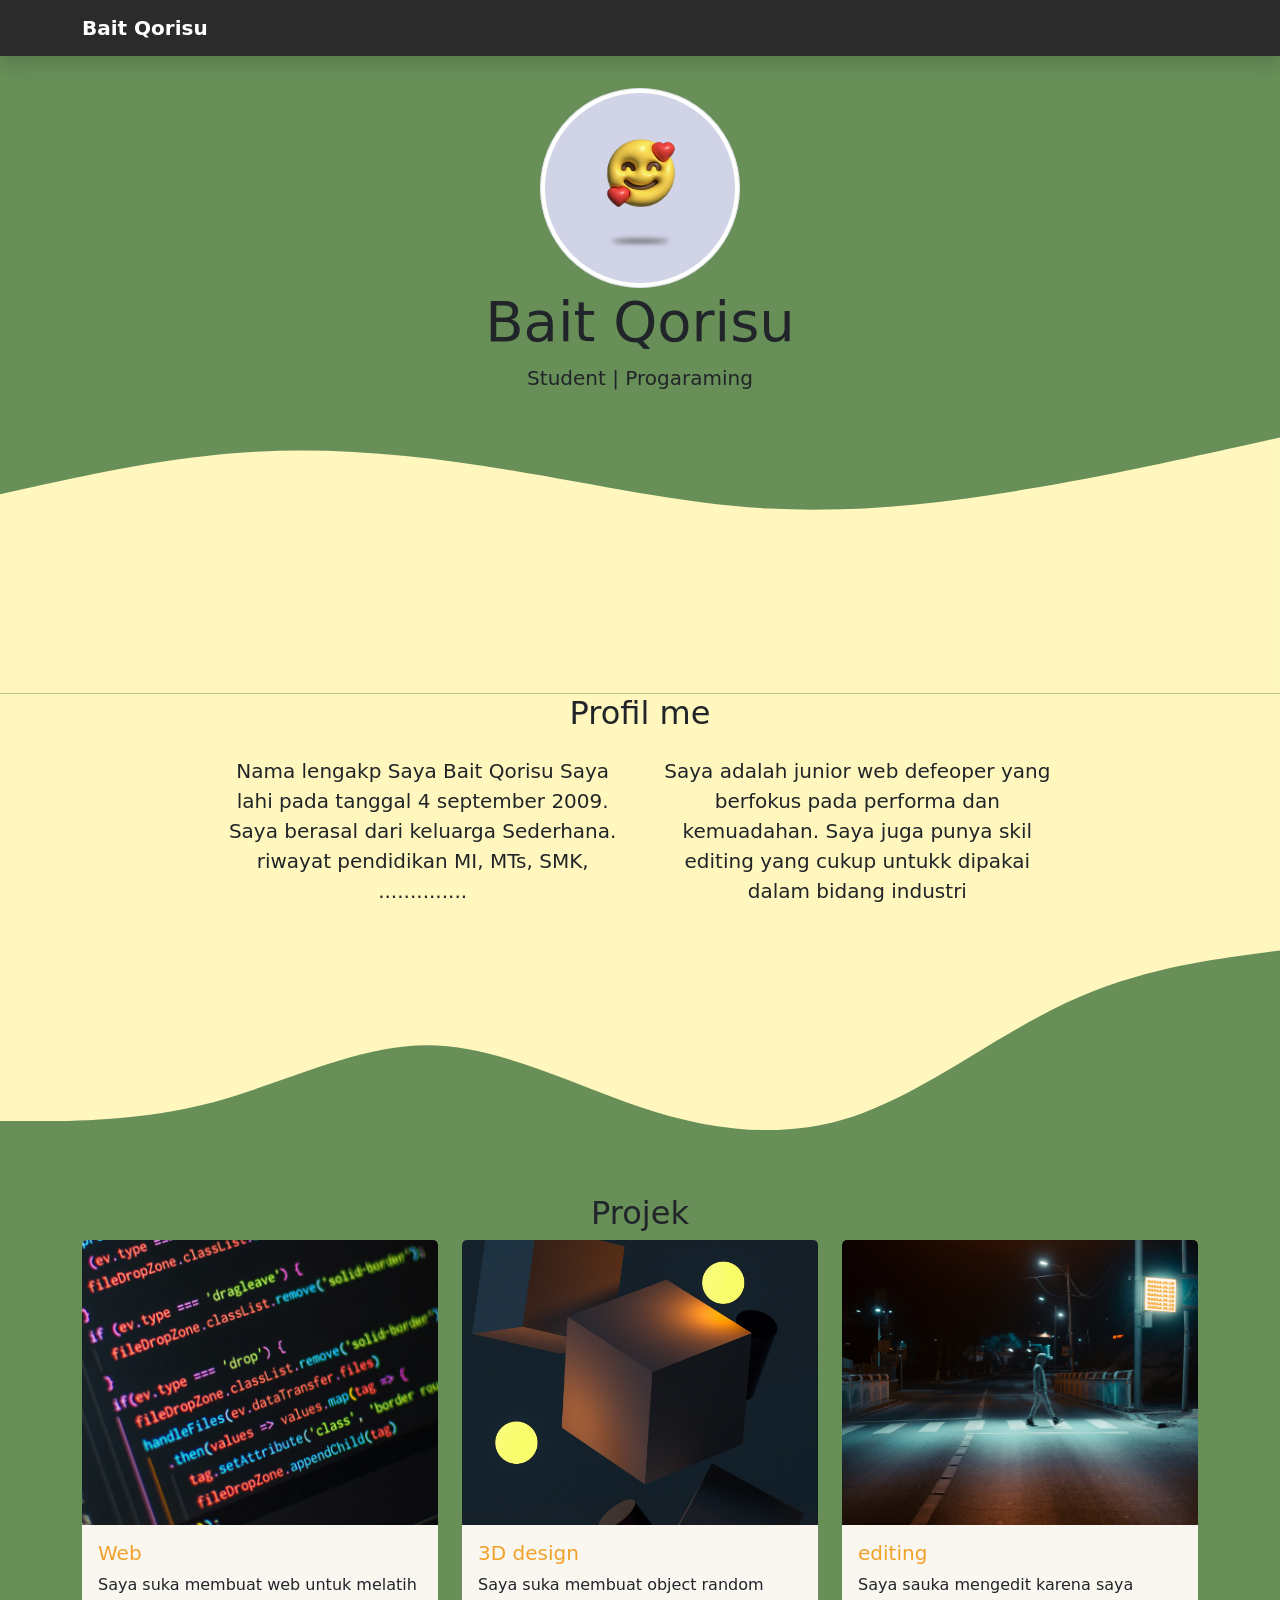
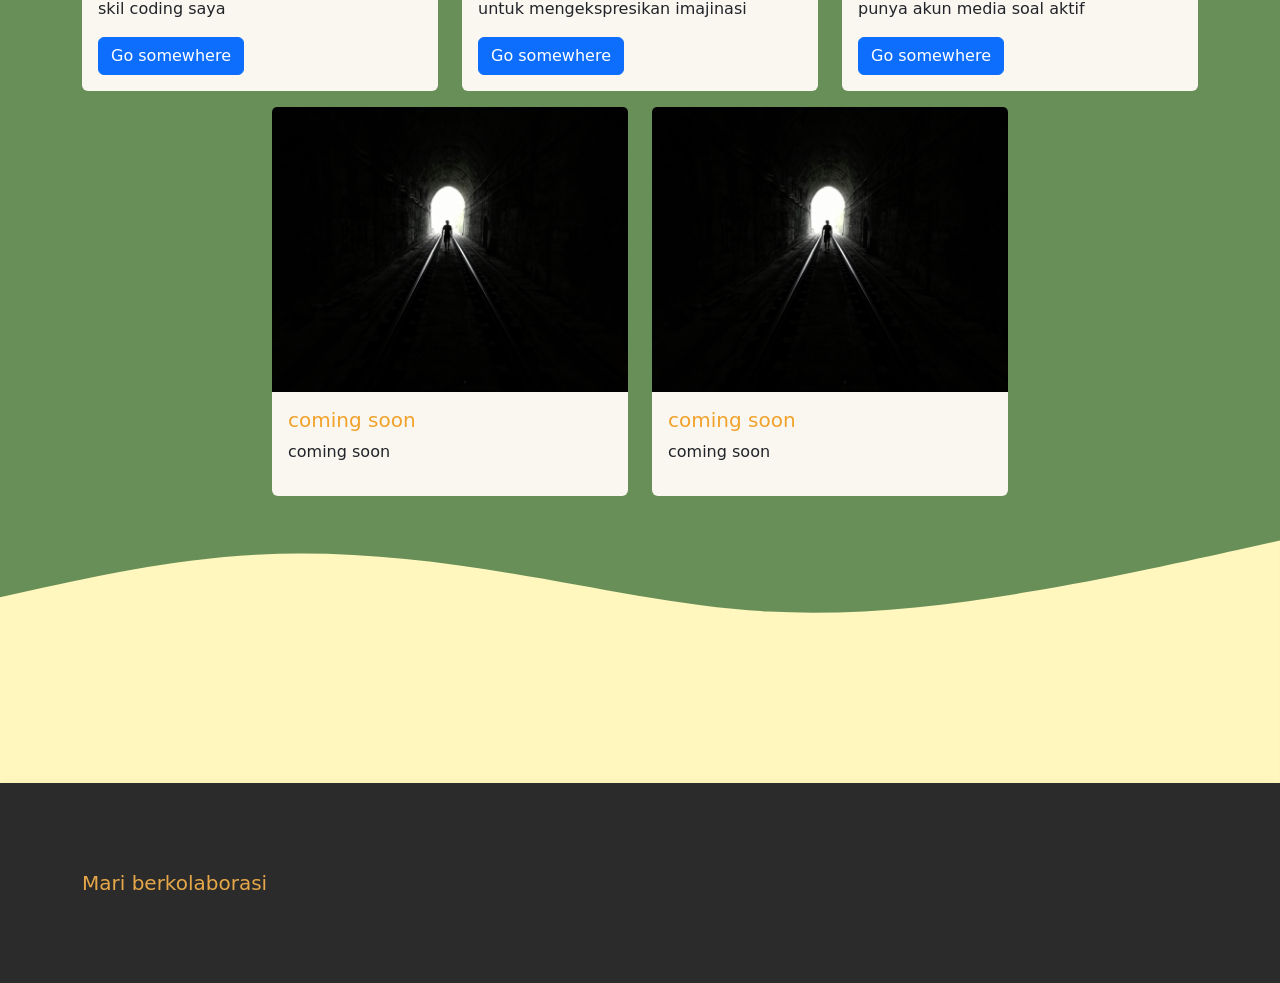
==== index.html @ 876be9a6 "hosting" ====
<!doctype html>
<html lang="en">
  <head>
    <!-- Required meta tags -->
    <meta charset="utf-8" />
    <meta name="viewport" content="width=device-width, initial-scale=1" />

    <!-- Bootstrap CSS -->
    <link href="https://cdn.jsdelivr.net/npm/bootstrap@5.0.2/dist/css/bootstrap.min.css" rel="stylesheet" integrity="sha384-EVSTQN3/azprG1Anm3QDgpJLIm9Nao0Yz1ztcQTwFspd3yD65VohhpuuCOmLASjC" crossorigin="anonymous" />
    <!-- My css -->
    <link rel="stylesheet" href="style.css" />
    <title>My Porto folio</title>
  </head>
  <body>
    <!-- nav br start -->
    <nav class="navbar navbar-expand-lg navbar-dark nav-color shadow">
      <div class="container">
        <a class="navbar-brand" href="#"><b>Bait Qorisu</b></a>
        <button class="navbar-toggler" type="button" data-bs-toggle="collapse" data-bs-target="#navbarNavAltMarkup" aria-controls="navbarNavAltMarkup" aria-expanded="false" aria-label="Toggle navigation">
          <span class="navbar-toggler-icon"></span>
        </button>
      </div>
    </nav>
    <!-- nav br end  -->

    <!-- jumbotron str -->
    <section class="jumbotron text-center">
      <img src="img/my.jpg" alt="My Profil" width="200" class="rounded-circle img-thumbnail" />
      <h1 class="display-4">Bait Qorisu</h1>
      <p class="lead">Student | Progaraming</p>

      <svg xmlns="http://www.w3.org/2000/svg" viewBox="0 0 1440 320">
        <path
          fill=" rgba(255, 247, 189)"
          fill-opacity="1"
          d="M0,96L48,85.3C96,75,192,53,288,48C384,43,480,53,576,69.3C672,85,768,107,864,112C960,117,1056,107,1152,90.7C1248,75,1344,53,1392,42.7L1440,32L1440,320L1392,320C1344,320,1248,320,1152,320C1056,320,960,320,864,320C768,320,672,320,576,320C480,320,384,320,288,320C192,320,96,320,48,320L0,320Z"
        ></path>
      </svg>
    </section>
    <!-- jumbotron end -->

    <!-- about str -->
    <section id="about-color">
      <div class="container"></div>
      <div class="row mb-3">
        <div class="col text-center">
          <h2>Profil me</h2>
        </div>
      </div>
      <div class="row justify-content-center fs-5 text-center">
        <div class="col-md-4">
          <p>Nama lengakp Saya Bait Qorisu Saya lahi pada tanggal 4 september 2009. Saya berasal dari keluarga Sederhana. riwayat pendidikan MI, MTs, SMK, ..............</p>
        </div>
        <div class="col-md-4">
          <p>Saya adalah junior web defeoper yang berfokus pada performa dan kemuadahan. Saya juga punya skil editing yang cukup untukk dipakai dalam bidang industri</p>
        </div>
      </div>

      <svg xmlns="http://www.w3.org/2000/svg" viewBox="0 0 1440 320">
        <path
          fill=" rgb(104, 143, 88)"
          fill-opacity="1"
          d="M0,224L40,224C80,224,160,224,240,202.7C320,181,400,139,480,138.7C560,139,640,181,720,208C800,235,880,245,960,218.7C1040,192,1120,128,1200,90.7C1280,53,1360,43,1400,37.3L1440,32L1440,320L1400,320C1360,320,1280,320,1200,320C1120,320,1040,320,960,320C880,320,800,320,720,320C640,320,560,320,480,320C400,320,320,320,240,320C160,320,80,320,40,320L0,320Z"
        ></path>
      </svg>
    </section>
    <!-- about end-->

    <!-- Projek crd -->
    <section id="Projek">
      <div class="container">
        <div class="row">
          <div class="col text-center">
            <h2>Projek</h2>
          </div>
        </div>

        <!-- c1 -->
        <div class="row justify-content-center">
          <div class="col-md-4 mb-3">
            <div class="card">
              <img src="img/c1.jpg" class="card-img-top" alt="Projek1" />
              <div class="card-body">
                <h5 class="card-title">Web</h5>
                <p class="card-text">Saya suka membuat web untuk melatih skil coding saya</p>
                <a href="c1.html" class="btn btn-primary">Go somewhere</a>
              </div>
            </div>
          </div>
          <!-- c1 -->

          <!-- c2 -->
          <div class="col-md-4 mb-3">
            <div class="card">
              <img src="img/c2.jpg" class="card-img-top" alt="Projek2" />
              <div class="card-body">
                <h5 class="card-title">3D design</h5>
                <p class="card-text">Saya suka membuat object random untuk mengekspresikan imajinasi</p>
                <a href="#" class="btn btn-primary">Go somewhere</a>
              </div>
            </div>
          </div>
          <!-- c2 -->

          <!-- c3 -->
          <div class="col-md-4 mb-3">
            <div class="card">
              <img src="img/c3.jpg" class="card-img-top" alt="Projek3" />
              <div class="card-body">
                <h5 class="card-title">editing</h5>
                <p class="card-text">Saya sauka mengedit karena saya punya akun media soal aktif</p>
                <a href="#" class="btn btn-primary">Go somewhere</a>
              </div>
            </div>
          </div>
          <!-- c3 -->

          <!-- c4 -->
          <div class="col-md-4 mb-3">
            <div class="card">
              <img src="img/cc.jpg" class="card-img-top" alt="Projek4" />
              <div class="card-body">
                <h5 class="card-title">coming soon</h5>
                <p>coming soon</p>
              </div>
            </div>
          </div>
          <!-- c4 -->

          <!-- c5 -->
          <div class="col-md-4 mb-3">
            <div class="card">
              <img src="img/cc.jpg" class="card-img-top" alt="Projek5" />
              <div class="card-body">
                <h5 class="card-title">coming soon</h5>
                <p>coming soon</p>
              </div>
            </div>
          </div>
        </div>
      </div>
      <!-- c5 -->

      <svg xmlns="http://www.w3.org/2000/svg" viewBox="0 0 1440 320">
        <path
          fill=" rgba(255, 247, 189)"
          fill-opacity="1"
          d="M0,96L48,85.3C96,75,192,53,288,48C384,43,480,53,576,69.3C672,85,768,107,864,112C960,117,1056,107,1152,90.7C1248,75,1344,53,1392,42.7L1440,32L1440,320L1392,320C1344,320,1248,320,1152,320C1056,320,960,320,864,320C768,320,672,320,576,320C480,320,384,320,288,320C192,320,96,320,48,320L0,320Z"
        ></path>
      </svg>
    </section>
    <!-- Projek c1 end -->

    <!-- kontak str -->
    <footer class="footer text-center">
      <nav class="navbar navbar-expand-lg navbar-dark nav-color-ftr shadow">
        <div class="container">
          <a class="navbar-brand" href="#" style="color: rgb(230, 167, 72);">Mari berkolaborasi</a>
          <div class="collapse navbar-collapse" id="navbarNavAltMarkup">
            </div>
          </div>
        </div>
      </nav>
    </footer>
    <!-- kontak end -->

    <script src="https://cdn.jsdelivr.net/npm/bootstrap@5.0.2/dist/js/bootstrap.bundle.min.js" integrity="sha384-MrcW6ZMFYlzcLA8Nl+NtUVF0sA7MsXsP1UyJoMp4YLEuNSfAP+JcXn/tWtIaxVXM" crossorigin="anonymous"></script>
  </body>
</html>
---- style.css ----
body {
  min-height: 2000px;
}

.nav-color {
  background-color: #2b2b2b;
}

.jumbotron {
  padding-top: 2rem;
  background-color: rgb(104, 143, 88);
}

#about-color {
  background-color: rgb(255, 247, 189);
}

/* card setting str */
.parent {
  width: 300px;
  padding: 20px;
  perspective: 1000px;
}

.card {
  background-color: #faf6f0;
  border: #5c8272;
  transition: all 0.5s ease-in-out;
}
.card-title {
  color: #f1a22b;
  font-weight: 500;
}

.card:hover {
  background-position:
    -100px 100px,
    -100px 100px;
  transform: rotate3d(0.5, 1, 0, 30deg);
}
/* card setting end */

#Projek {
  margin-top: -1%;
  background-color: rgb(104, 143, 88);
}

.footer {
  margin-top: -1%;
  background-color: rgb(255, 247, 189);
}

.nav-color-ftr {
  background-color: #2b2b2b;
  min-height: 200px;
}
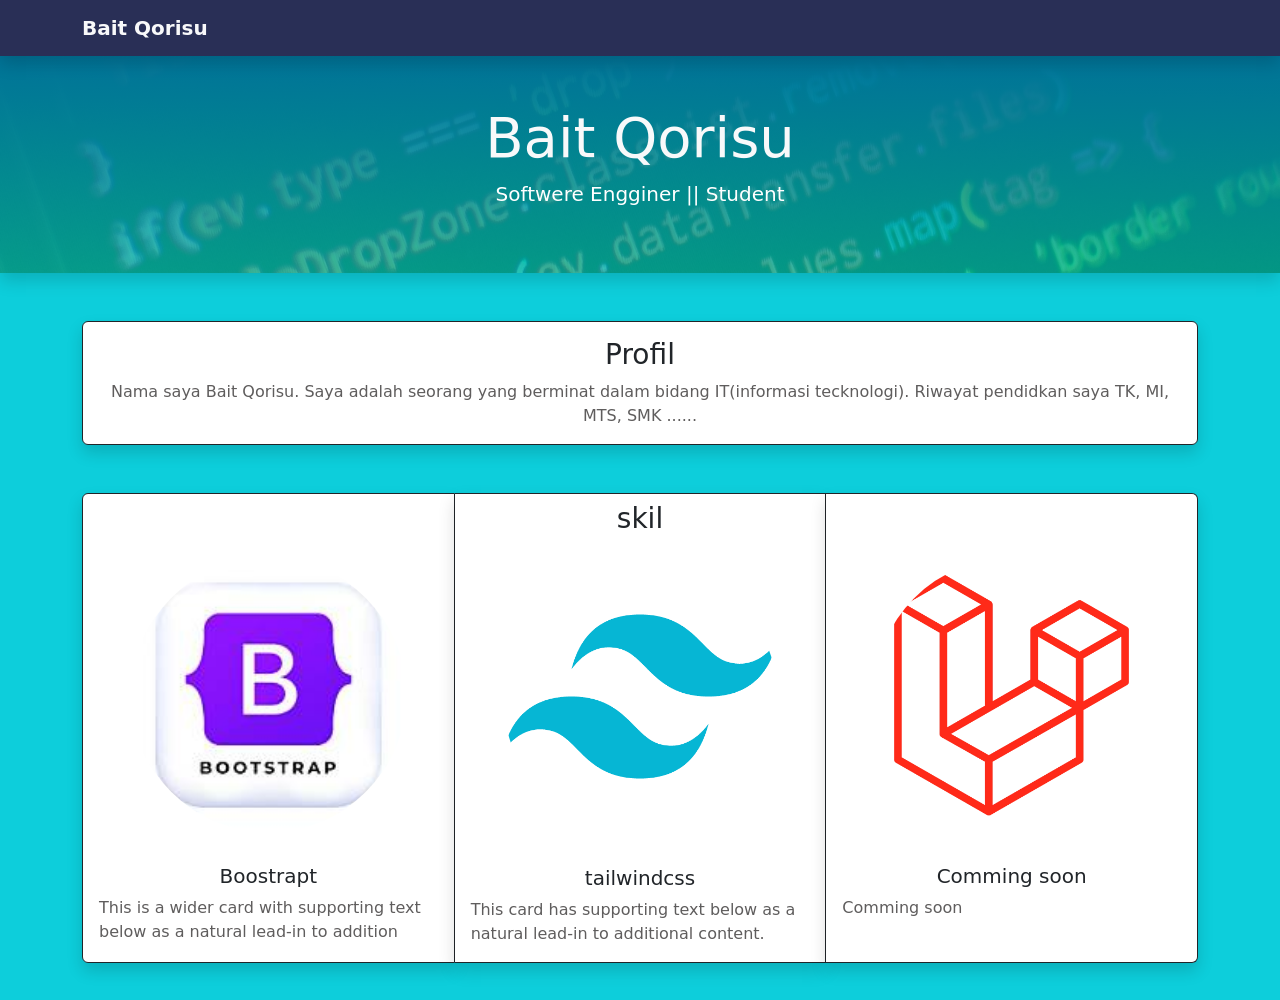
==== commit 51600f2a: "progres update 2%" ====
--- a/index.html
+++ b/index.html
@@ -7,162 +7,76 @@
 
     <!-- Bootstrap CSS -->
     <link href="https://cdn.jsdelivr.net/npm/bootstrap@5.0.2/dist/css/bootstrap.min.css" rel="stylesheet" integrity="sha384-EVSTQN3/azprG1Anm3QDgpJLIm9Nao0Yz1ztcQTwFspd3yD65VohhpuuCOmLASjC" crossorigin="anonymous" />
-    <!-- My css -->
+
+    <!-- manula css -->
     <link rel="stylesheet" href="style.css" />
-    <title>My Porto folio</title>
+
+    <!-- title -->
+    <title>Hello, world!</title>
   </head>
   <body>
-    <!-- nav br start -->
-    <nav class="navbar navbar-expand-lg navbar-dark nav-color shadow">
-      <div class="container">
-        <a class="navbar-brand" href="#"><b>Bait Qorisu</b></a>
-        <button class="navbar-toggler" type="button" data-bs-toggle="collapse" data-bs-target="#navbarNavAltMarkup" aria-controls="navbarNavAltMarkup" aria-expanded="false" aria-label="Toggle navigation">
-          <span class="navbar-toggler-icon"></span>
-        </button>
-      </div>
-    </nav>
-    <!-- nav br end  -->
+    <header>
+      <!-- nav -->
+      <nav class="navbar navbar-expand-lg nv-css shadow">
+        <div class="container">
+          <a class="navbar-brand text-light fw-bold">Bait Qorisu</a>
+        </div>
+      </nav>
 
-    <!-- jumbotron str -->
-    <section class="jumbotron text-center">
-      <img src="img/my.jpg" alt="My Profil" width="200" class="rounded-circle img-thumbnail" />
-      <h1 class="display-4">Bait Qorisu</h1>
-      <p class="lead">Student | Progaraming</p>
-
-      <svg xmlns="http://www.w3.org/2000/svg" viewBox="0 0 1440 320">
-        <path
-          fill=" rgba(255, 247, 189)"
-          fill-opacity="1"
-          d="M0,96L48,85.3C96,75,192,53,288,48C384,43,480,53,576,69.3C672,85,768,107,864,112C960,117,1056,107,1152,90.7C1248,75,1344,53,1392,42.7L1440,32L1440,320L1392,320C1344,320,1248,320,1152,320C1056,320,960,320,864,320C768,320,672,320,576,320C480,320,384,320,288,320C192,320,96,320,48,320L0,320Z"
-        ></path>
-      </svg>
-    </section>
-    <!-- jumbotron end -->
-
-    <!-- about str -->
-    <section id="about-color">
-      <div class="container"></div>
-      <div class="row mb-3">
-        <div class="col text-center">
-          <h2>Profil me</h2>
+      <!-- j1 -->
+      <div class="jumbotron-fluid j1 pt-5 pb-5 text-light shadow">
+        <div class="container text-center">
+          <h1 class="display-4 fw-normal">Bait Qorisu</h1>
+          <p class="lead fw-normal text-white">Softwere Engginer || Student</p>
         </div>
       </div>
-      <div class="row justify-content-center fs-5 text-center">
-        <div class="col-md-4">
-          <p>Nama lengakp Saya Bait Qorisu Saya lahi pada tanggal 4 september 2009. Saya berasal dari keluarga Sederhana. riwayat pendidikan MI, MTs, SMK, ..............</p>
-        </div>
-        <div class="col-md-4">
-          <p>Saya adalah junior web defeoper yang berfokus pada performa dan kemuadahan. Saya juga punya skil editing yang cukup untukk dipakai dalam bidang industri</p>
+    </header>
+
+    <!-- conten -->
+    <main>
+      <!-- sub1 -->
+      <div class="container">
+        <div class="pt-5">
         </div>
       </div>
 
-      <svg xmlns="http://www.w3.org/2000/svg" viewBox="0 0 1440 320">
-        <path
-          fill=" rgb(104, 143, 88)"
-          fill-opacity="1"
-          d="M0,224L40,224C80,224,160,224,240,202.7C320,181,400,139,480,138.7C560,139,640,181,720,208C800,235,880,245,960,218.7C1040,192,1120,128,1200,90.7C1280,53,1360,43,1400,37.3L1440,32L1440,320L1400,320C1360,320,1280,320,1200,320C1120,320,1040,320,960,320C880,320,800,320,720,320C640,320,560,320,480,320C400,320,320,320,240,320C160,320,80,320,40,320L0,320Z"
-        ></path>
-      </svg>
-    </section>
-    <!-- about end-->
-
-    <!-- Projek crd -->
-    <section id="Projek">
+      <!-- skil inroduction -->
       <div class="container">
-        <div class="row">
-          <div class="col text-center">
-            <h2>Projek</h2>
-          </div>
-        </div>
-
-        <!-- c1 -->
-        <div class="row justify-content-center">
-          <div class="col-md-4 mb-3">
-            <div class="card">
-              <img src="img/c1.jpg" class="card-img-top" alt="Projek1" />
-              <div class="card-body">
-                <h5 class="card-title">Web</h5>
-                <p class="card-text">Saya suka membuat web untuk melatih skil coding saya</p>
-                <a href="c1.html" class="btn btn-primary">Go somewhere</a>
-              </div>
-            </div>
-          </div>
-          <!-- c1 -->
-
-          <!-- c2 -->
-          <div class="col-md-4 mb-3">
-            <div class="card">
-              <img src="img/c2.jpg" class="card-img-top" alt="Projek2" />
-              <div class="card-body">
-                <h5 class="card-title">3D design</h5>
-                <p class="card-text">Saya suka membuat object random untuk mengekspresikan imajinasi</p>
-                <a href="#" class="btn btn-primary">Go somewhere</a>
-              </div>
-            </div>
-          </div>
-          <!-- c2 -->
-
-          <!-- c3 -->
-          <div class="col-md-4 mb-3">
-            <div class="card">
-              <img src="img/c3.jpg" class="card-img-top" alt="Projek3" />
-              <div class="card-body">
-                <h5 class="card-title">editing</h5>
-                <p class="card-text">Saya sauka mengedit karena saya punya akun media soal aktif</p>
-                <a href="#" class="btn btn-primary">Go somewhere</a>
-              </div>
-            </div>
-          </div>
-          <!-- c3 -->
-
-          <!-- c4 -->
-          <div class="col-md-4 mb-3">
-            <div class="card">
-              <img src="img/cc.jpg" class="card-img-top" alt="Projek4" />
-              <div class="card-body">
-                <h5 class="card-title">coming soon</h5>
-                <p>coming soon</p>
-              </div>
-            </div>
-          </div>
-          <!-- c4 -->
-
-          <!-- c5 -->
-          <div class="col-md-4 mb-3">
-            <div class="card">
-              <img src="img/cc.jpg" class="card-img-top" alt="Projek5" />
-              <div class="card-body">
-                <h5 class="card-title">coming soon</h5>
-                <p>coming soon</p>
-              </div>
-            </div>
+        <div class="card px-2 shadow border-dark">
+          <div class="card-body">
+            <h3 class="card-title text-center">Profil</h3>
+            <p class="card-text text-center fw-normal">Nama saya Bait Qorisu. Saya adalah seorang yang berminat dalam bidang IT(informasi tecknologi). 
+              Riwayat pendidkan saya TK, MI, MTS, SMK ...... </p>
           </div>
         </div>
       </div>
-      <!-- c5 -->
 
-      <svg xmlns="http://www.w3.org/2000/svg" viewBox="0 0 1440 320">
-        <path
-          fill=" rgba(255, 247, 189)"
-          fill-opacity="1"
-          d="M0,96L48,85.3C96,75,192,53,288,48C384,43,480,53,576,69.3C672,85,768,107,864,112C960,117,1056,107,1152,90.7C1248,75,1344,53,1392,42.7L1440,32L1440,320L1392,320C1344,320,1248,320,1152,320C1056,320,960,320,864,320C768,320,672,320,576,320C480,320,384,320,288,320C192,320,96,320,48,320L0,320Z"
-        ></path>
-      </svg>
-    </section>
-    <!-- Projek c1 end -->
-
-    <!-- kontak str -->
-    <footer class="footer text-center">
-      <nav class="navbar navbar-expand-lg navbar-dark nav-color-ftr shadow">
-        <div class="container">
-          <a class="navbar-brand" href="#" style="color: rgb(230, 167, 72);">Mari berkolaborasi</a>
-          <div class="collapse navbar-collapse" id="navbarNavAltMarkup">
-            </div>
+      <!-- skil card -->
+      <div class="rounded container card-group pt-5 ">
+        <div class="card shadow border-dark pt-5">
+          <img src="./img/bs.jpeg" class="card-img-top align-items-center rounded-circle px-5 py-3" alt="raw" />
+          <div class="card-body">
+            <h5 class="card-title text-center">Boostrapt</h5>
+            <p class="card-text">This is a wider card with supporting text below as a natural lead-in to addition</p>
           </div>
         </div>
-      </nav>
-    </footer>
-    <!-- kontak end -->
+        <div class="card shadow border-dark">
+          <h3 class="text-center pt-2">skil</h3>
+          <img src="./img/tlw.webp" class="card-img-top align-items-center rounded-circle px-5 py-3" alt="raw" />
+          <div class="card-body">
+            <h5 class="card-title text-center">tailwindcss</h5>
+            <p class="card-text">This card has supporting text below as a natural lead-in to additional content.</p>
+          </div>
+        </div>
+        <div class="card shadow border-dark pt-5">
+        <img src="./img/laf.webp" class="card-img-top align-items-center rounded-circle px-5 py-3" alt="raw" />
+          <div class="card-body">
+            <h5 class="card-title text-center">Comming soon</h5>
+            <p class="card-text">Comming soon</p>
+          </div>
+        </div>
+      </div>
+    </main>
 
     <script src="https://cdn.jsdelivr.net/npm/bootstrap@5.0.2/dist/js/bootstrap.bundle.min.js" integrity="sha384-MrcW6ZMFYlzcLA8Nl+NtUVF0sA7MsXsP1UyJoMp4YLEuNSfAP+JcXn/tWtIaxVXM" crossorigin="anonymous"></script>
   </body>
--- a/style.css
+++ b/style.css
@@ -1,56 +1,25 @@
 body {
-  min-height: 2000px;
+  min-height: 1000px;
+  background-color: rgb(13, 206, 219); 
 }
 
-.nav-color {
-  background-color: #2b2b2b;
+p{
+  color: rgb(95, 93, 93);
 }
 
-.jumbotron {
-  padding-top: 2rem;
-  background-color: rgb(104, 143, 88);
+/* nav setting */
+.nv-css{
+background-color: rgba(41 47 86)
 }
 
-#about-color {
-  background-color: rgb(255, 247, 189);
+
+/* jq 1*/
+.j1 {
+  background-image: linear-gradient(rgb(0 115 152), rgba(0, 191, 166, 0.774)), url(/img/c1.jpg);
+  background-position: center;
+  background-repeat: no-repeat;
+  background-size: cover;
+  margin: 0%;
 }
 
-/* card setting str */
-.parent {
-  width: 300px;
-  padding: 20px;
-  perspective: 1000px;
-}
 
-.card {
-  background-color: #faf6f0;
-  border: #5c8272;
-  transition: all 0.5s ease-in-out;
-}
-.card-title {
-  color: #f1a22b;
-  font-weight: 500;
-}
-
-.card:hover {
-  background-position:
-    -100px 100px,
-    -100px 100px;
-  transform: rotate3d(0.5, 1, 0, 30deg);
-}
-/* card setting end */
-
-#Projek {
-  margin-top: -1%;
-  background-color: rgb(104, 143, 88);
-}
-
-.footer {
-  margin-top: -1%;
-  background-color: rgb(255, 247, 189);
-}
-
-.nav-color-ftr {
-  background-color: #2b2b2b;
-  min-height: 200px;
-}
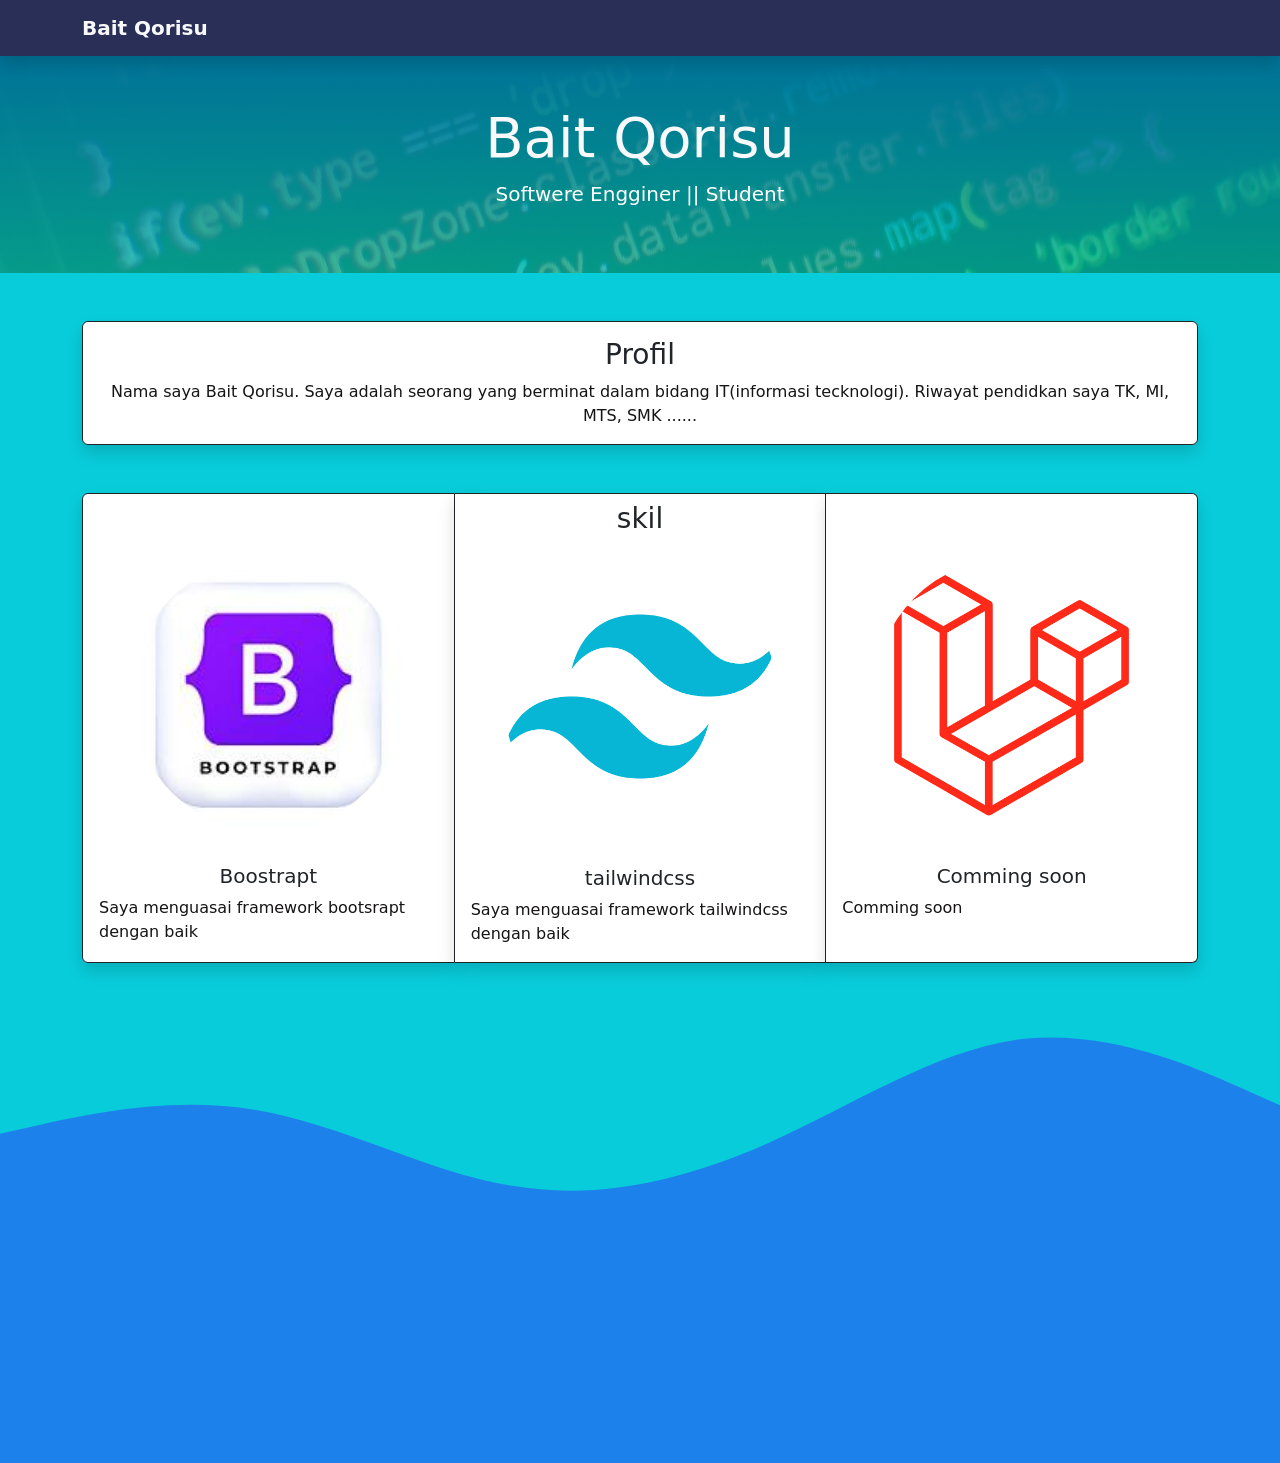
==== commit 7c734774: "tambah tipis tipis" ====
--- a/index.html
+++ b/index.html
@@ -34,48 +34,61 @@
 
     <!-- conten -->
     <main>
-      <!-- sub1 -->
-      <div class="container">
-        <div class="pt-5">
+      <div class="skil">
+        <!-- sub1 -->
+        <div class="container">
+          <div class="pt-5"></div>
         </div>
-      </div>
 
-      <!-- skil inroduction -->
-      <div class="container">
-        <div class="card px-2 shadow border-dark">
-          <div class="card-body">
-            <h3 class="card-title text-center">Profil</h3>
-            <p class="card-text text-center fw-normal">Nama saya Bait Qorisu. Saya adalah seorang yang berminat dalam bidang IT(informasi tecknologi). 
-              Riwayat pendidkan saya TK, MI, MTS, SMK ...... </p>
+        <!-- skil inroduction -->
+        <div class="container">
+          <div class="card px-2 shadow border-dark">
+            <div class="card-body">
+              <h3 class="card-title text-center">Profil</h3>
+              <p class="card-text text-center fw-normal">Nama saya Bait Qorisu. Saya adalah seorang yang berminat dalam bidang IT(informasi tecknologi). Riwayat pendidkan saya TK, MI, MTS, SMK ......</p>
+            </div>
+          </div>
+        </div>
+
+        <!-- skil card -->
+
+        <div class="rounded container card-group pt-5">
+          <div class="card shadow border-dark pt-5">
+            <img src="./img/bs.jpeg" class="card-img-top align-items-center rounded-circle px-5 py-3" alt="raw" />
+            <div class="card-body">
+              <h5 class="card-title text-center">Boostrapt</h5>
+              <p class="card-text fw-normal">Saya menguasai framework bootsrapt dengan baik</p>
+            </div>
+          </div>
+          <div class="card shadow border-dark">
+            <h3 class="text-center pt-2">skil</h3>
+            <img src="./img/tlw.webp" class="card-img-top align-items-center rounded-circle px-5 py-3" alt="raw" />
+            <div class="card-body">
+              <h5 class="card-title text-center">tailwindcss</h5>
+              <p class="card-text fw-normal">Saya menguasai framework tailwindcss dengan baik</p>
+            </div>
+          </div>
+          <div class="card shadow border-dark pt-5">
+            <img src="./img/laf.webp" class="card-img-top align-items-center rounded-circle px-5 py-3" alt="raw" />
+            <div class="card-body">
+              <h5 class="card-title text-center">Comming soon</h5>
+              <p class="card-text fw-normal">Comming soon</p>
+            </div>
           </div>
         </div>
       </div>
 
-      <!-- skil card -->
-      <div class="rounded container card-group pt-5 ">
-        <div class="card shadow border-dark pt-5">
-          <img src="./img/bs.jpeg" class="card-img-top align-items-center rounded-circle px-5 py-3" alt="raw" />
-          <div class="card-body">
-            <h5 class="card-title text-center">Boostrapt</h5>
-            <p class="card-text">This is a wider card with supporting text below as a natural lead-in to addition</p>
-          </div>
-        </div>
-        <div class="card shadow border-dark">
-          <h3 class="text-center pt-2">skil</h3>
-          <img src="./img/tlw.webp" class="card-img-top align-items-center rounded-circle px-5 py-3" alt="raw" />
-          <div class="card-body">
-            <h5 class="card-title text-center">tailwindcss</h5>
-            <p class="card-text">This card has supporting text below as a natural lead-in to additional content.</p>
-          </div>
-        </div>
-        <div class="card shadow border-dark pt-5">
-        <img src="./img/laf.webp" class="card-img-top align-items-center rounded-circle px-5 py-3" alt="raw" />
-          <div class="card-body">
-            <h5 class="card-title text-center">Comming soon</h5>
-            <p class="card-text">Comming soon</p>
-          </div>
-        </div>
-      </div>
+      <article>
+        <svg xmlns="http://www.w3.org/2000/svg" viewBox="0 0 1440 320">
+          <path
+            fill="rgb(9, 204, 218)"
+            fill-opacity="1"
+            d="M0,192L48,181.3C96,171,192,149,288,165.3C384,181,480,235,576,250.7C672,267,768,245,864,202.7C960,160,1056,96,1152,85.3C1248,75,1344,117,1392,138.7L1440,160L1440,0L1392,0C1344,0,1248,0,1152,0C1056,0,960,0,864,0C768,0,672,0,576,0C480,0,384,0,288,0C192,0,96,0,48,0L0,0Z"
+          ></path>
+        </svg>
+
+        <!-- card content -->
+      </article>
     </main>
 
     <script src="https://cdn.jsdelivr.net/npm/bootstrap@5.0.2/dist/js/bootstrap.bundle.min.js" integrity="sha384-MrcW6ZMFYlzcLA8Nl+NtUVF0sA7MsXsP1UyJoMp4YLEuNSfAP+JcXn/tWtIaxVXM" crossorigin="anonymous"></script>
--- a/style.css
+++ b/style.css
@@ -1,10 +1,6 @@
-body {
-  min-height: 1000px;
-  background-color: rgb(13, 206, 219); 
-}
 
 p{
-  color: rgb(95, 93, 93);
+  color: rgb(22, 20, 20);
 }
 
 /* nav setting */
@@ -12,6 +8,10 @@
 background-color: rgba(41 47 86)
 }
 
+/* skil setting */
+.skil{
+  background-color: rgb(9, 204, 218);
+}
 
 /* jq 1*/
 .j1 {
@@ -22,4 +22,9 @@
   margin: 0%;
 }
 
+article{
+   background-color: rgb(29, 129, 236); 
+  min-height: 500px;
+}
 
+
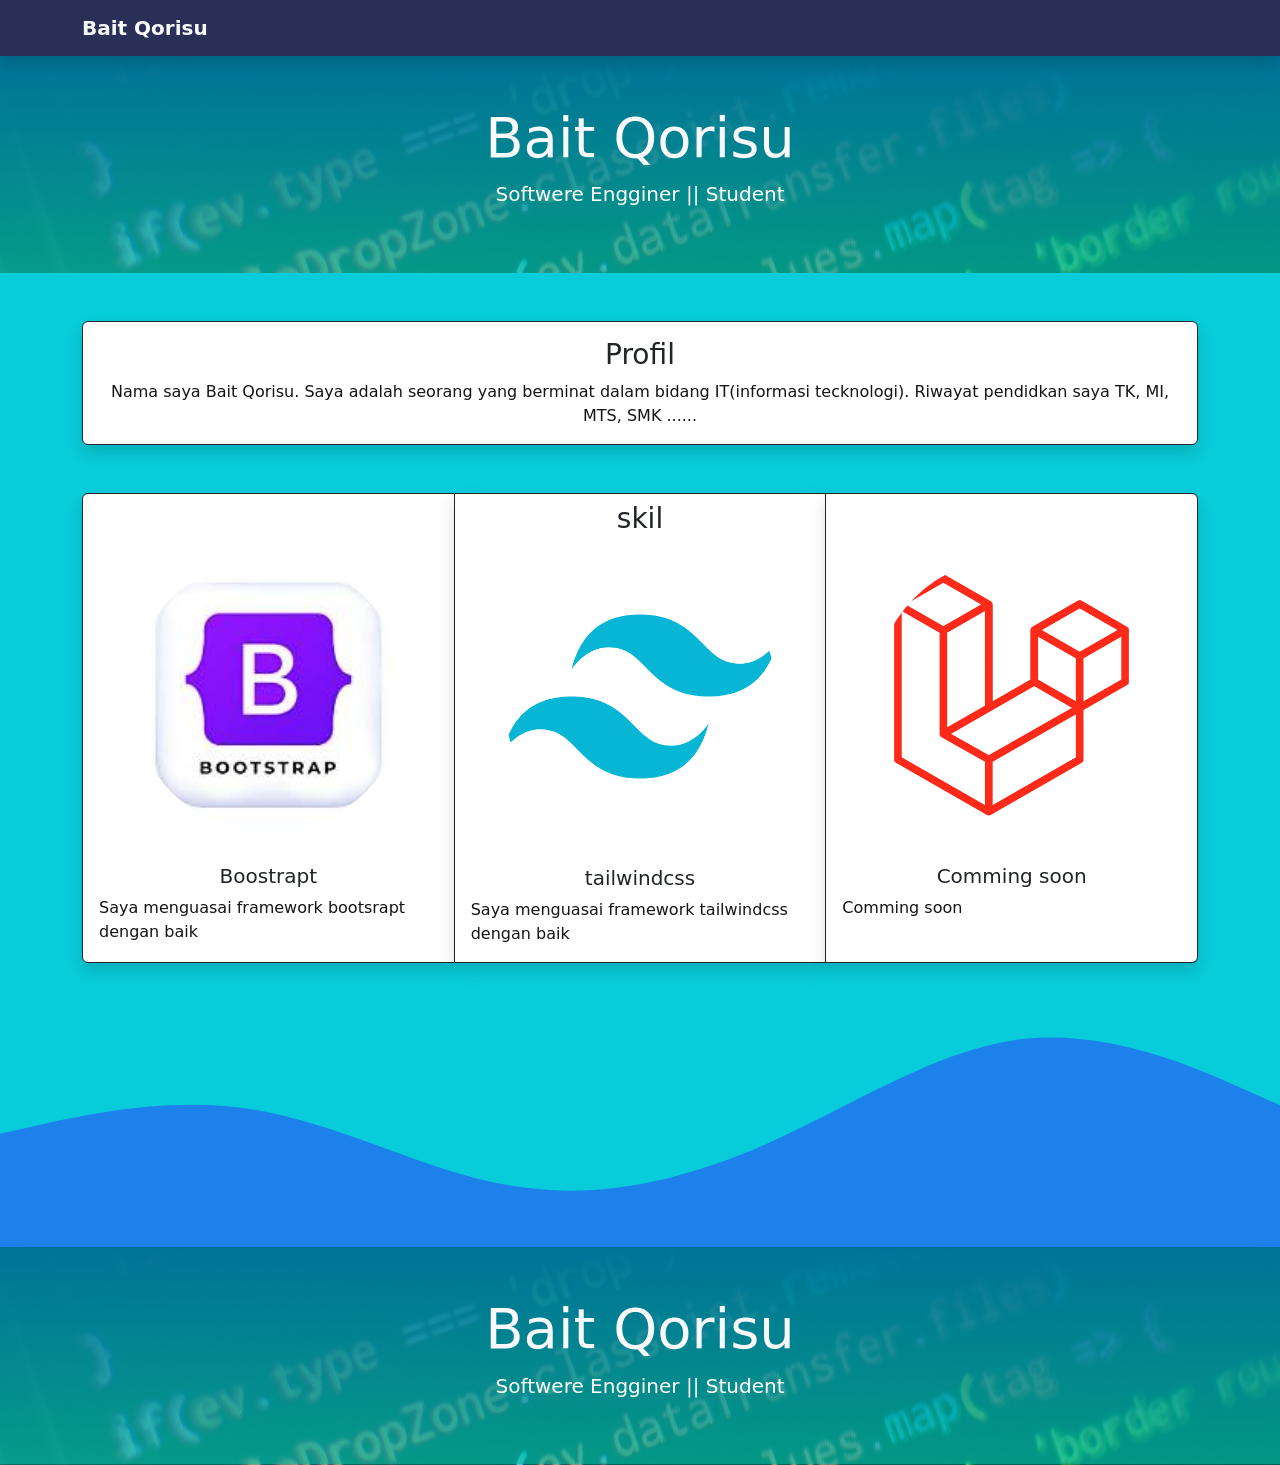
==== commit e80de8f4: "HAN JOIN" ====
--- a/index.html
+++ b/index.html
@@ -88,6 +88,15 @@
         </svg>
 
         <!-- card content -->
+      <div class="jumbotron-fluid j1 pt-5 pb-5 text-light shadow">
+        <div class="container text-center">
+          <h1 class="display-4 fw-normal">Bait Qorisu</h1>
+          <p class="lead fw-normal text-white">Softwere Engginer || Student</p>
+        </div>
+      </div>
+    </header>
+
+
       </article>
     </main>
 
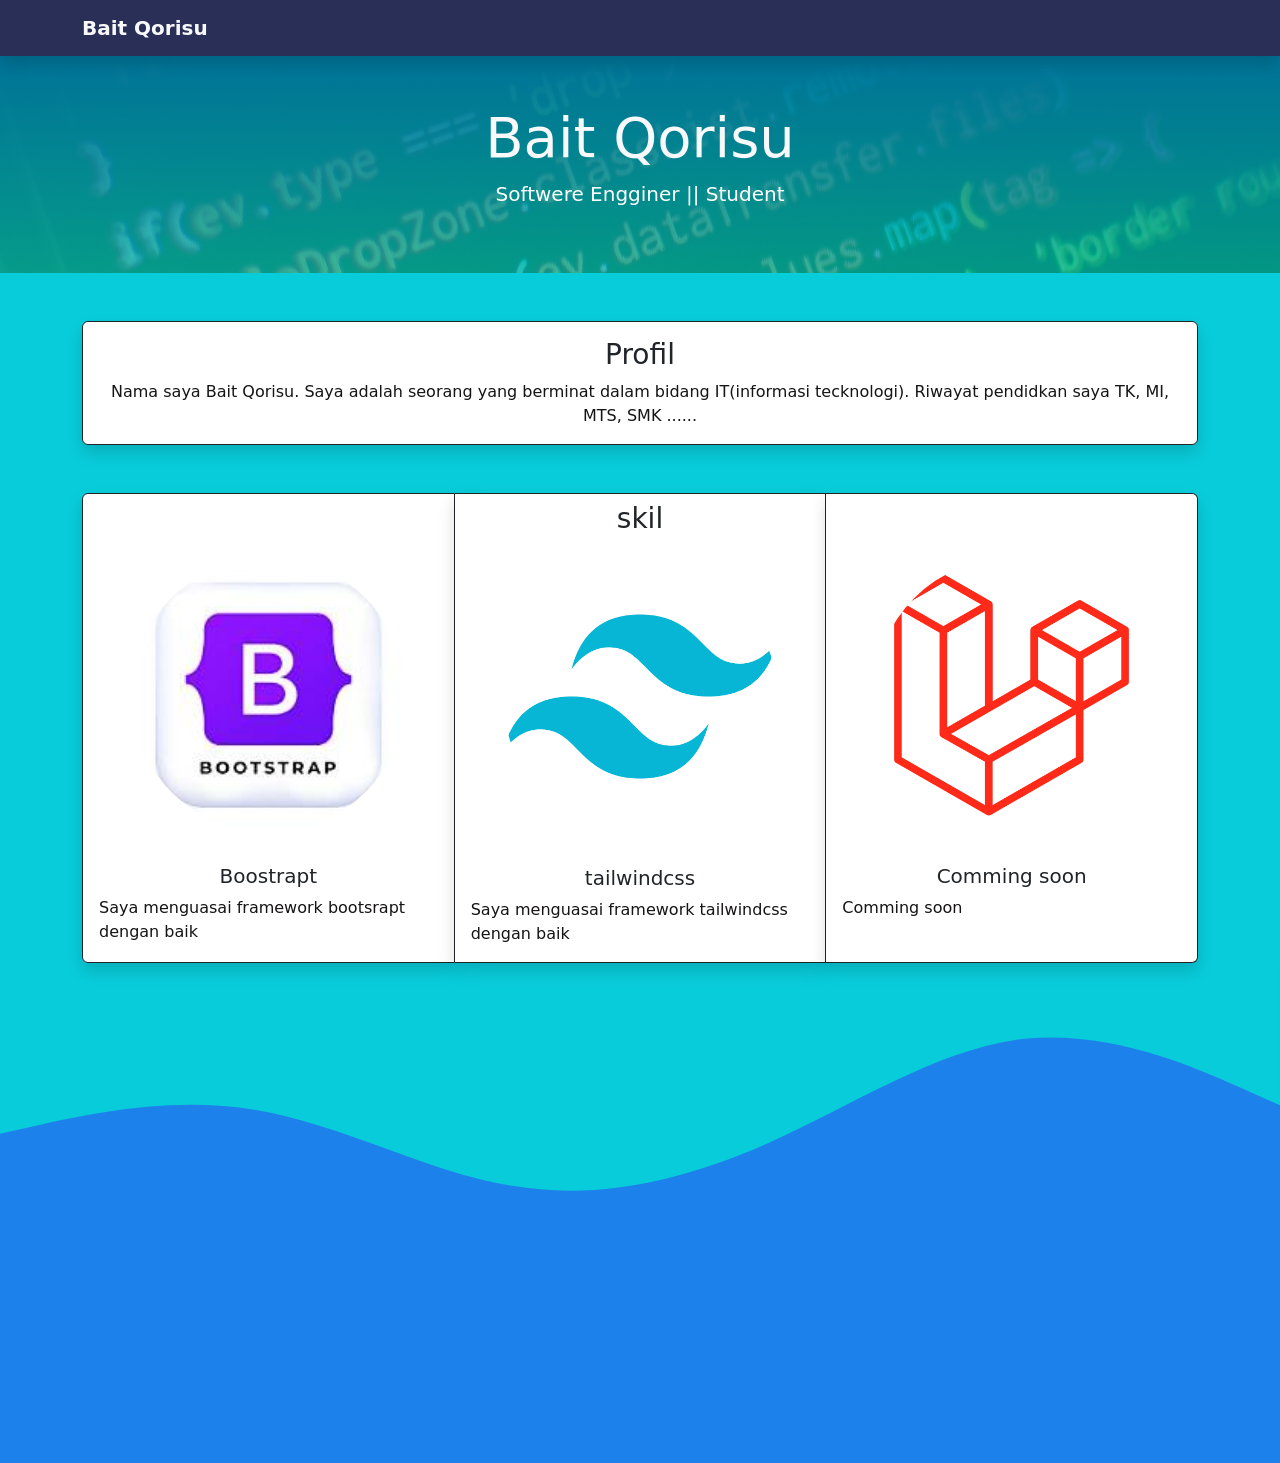
==== commit 674cf1f1: "ft hilang" ====
--- a/index.html
+++ b/index.html
@@ -88,12 +88,7 @@
         </svg>
 
         <!-- card content -->
-      <div class="jumbotron-fluid j1 pt-5 pb-5 text-light shadow">
-        <div class="container text-center">
-          <h1 class="display-4 fw-normal">Bait Qorisu</h1>
-          <p class="lead fw-normal text-white">Softwere Engginer || Student</p>
-        </div>
-      </div>
+
     </header>
 
 
